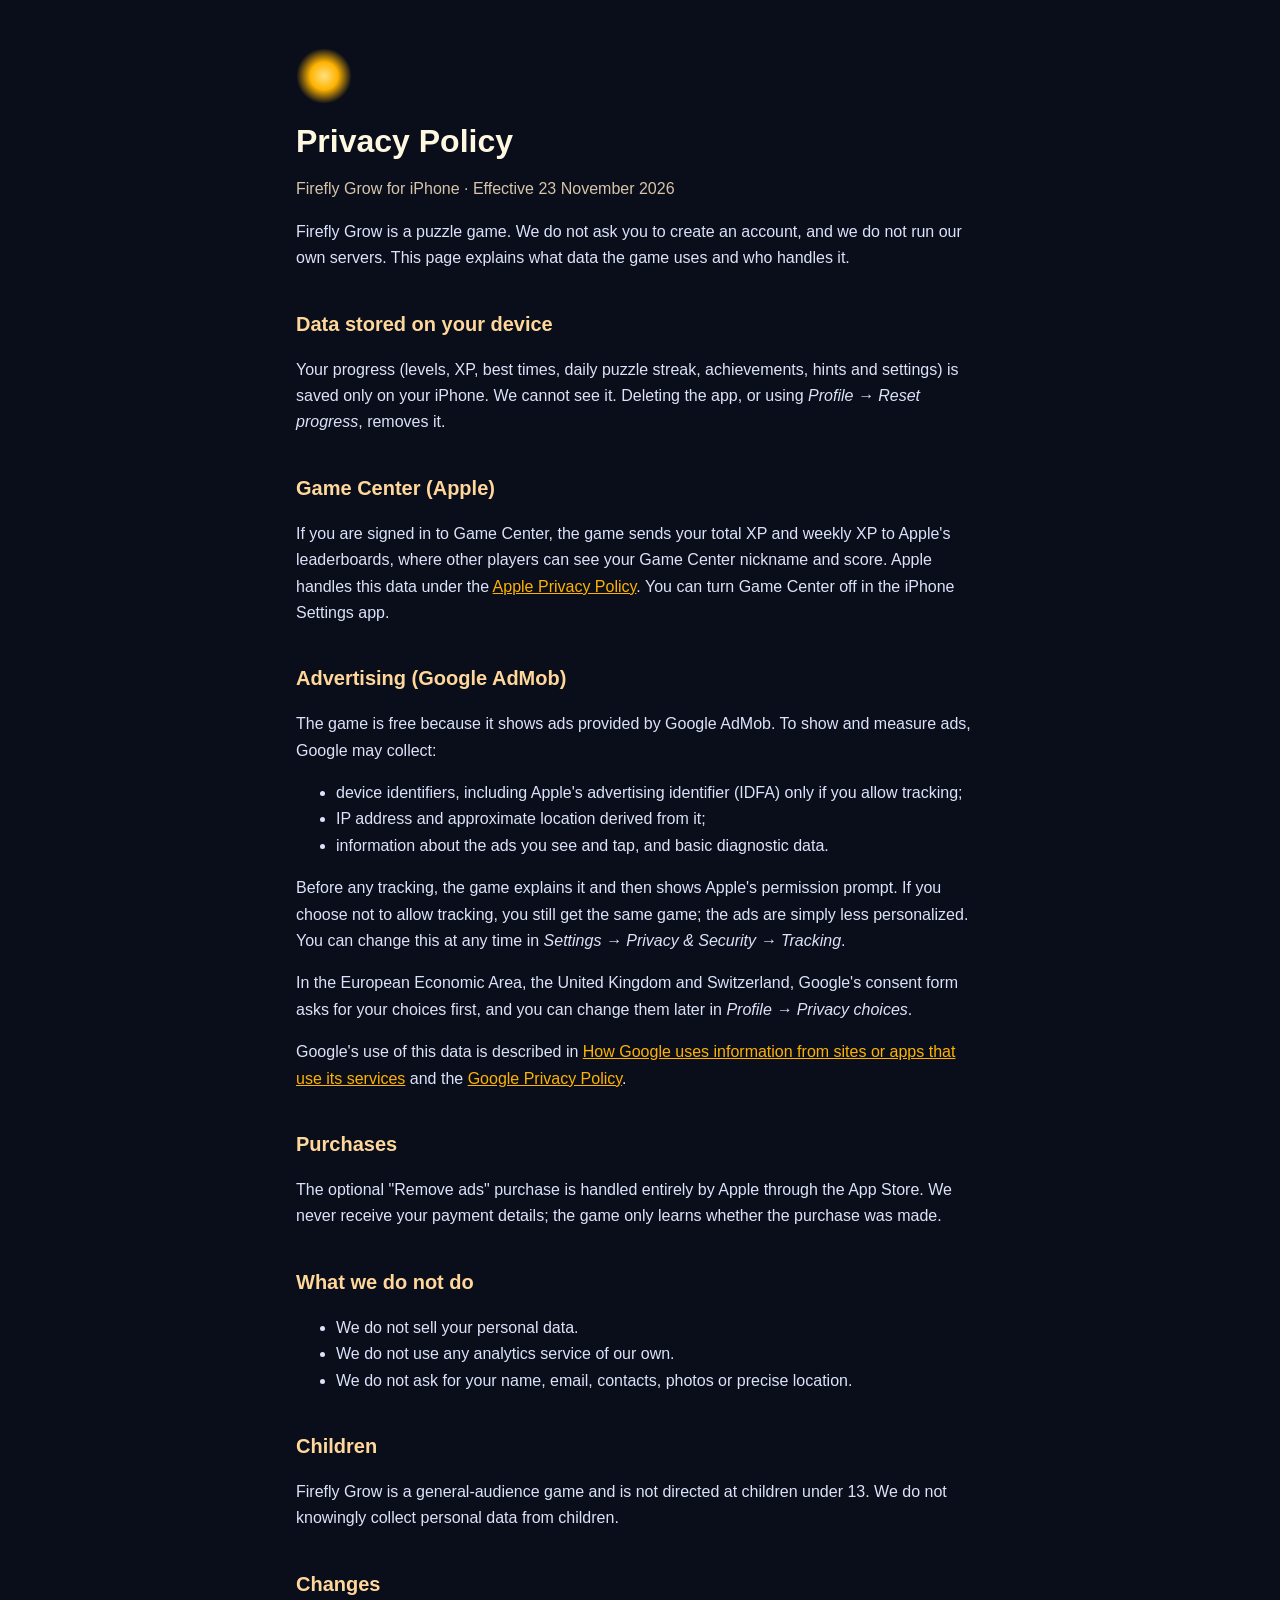
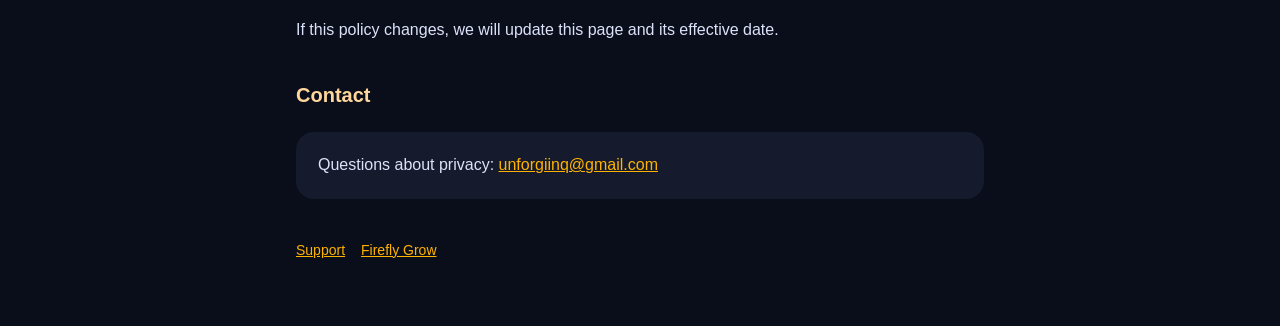
==== firefly-grow/privacy/index.html @ 6ade1aad "Firefly Grow privacy and support pages" ====
<!doctype html>
<html lang="en">
<head>
<meta charset="utf-8">
<meta name="viewport" content="width=device-width, initial-scale=1">
<title>Firefly Grow – Privacy Policy</title>
<link rel="stylesheet" href="../../style.css">
</head>
<body>
<main>
<div class="glow"></div>
<h1>Privacy Policy</h1>
<p class="dim">Firefly Grow for iPhone · Effective 23 November 2026</p>

<p>Firefly Grow is a puzzle game. We do not ask you to create an account, and we do not run our own servers. This page explains what data the game uses and who handles it.</p>

<h2>Data stored on your device</h2>
<p>Your progress (levels, XP, best times, daily puzzle streak, achievements, hints and settings) is saved only on your iPhone. We cannot see it. Deleting the app, or using <em>Profile → Reset progress</em>, removes it.</p>

<h2>Game Center (Apple)</h2>
<p>If you are signed in to Game Center, the game sends your total XP and weekly XP to Apple's leaderboards, where other players can see your Game Center nickname and score. Apple handles this data under the <a href="https://www.apple.com/legal/privacy/">Apple Privacy Policy</a>. You can turn Game Center off in the iPhone Settings app.</p>

<h2>Advertising (Google AdMob)</h2>
<p>The game is free because it shows ads provided by Google AdMob. To show and measure ads, Google may collect:</p>
<ul>
<li>device identifiers, including Apple's advertising identifier (IDFA) only if you allow tracking;</li>
<li>IP address and approximate location derived from it;</li>
<li>information about the ads you see and tap, and basic diagnostic data.</li>
</ul>
<p>Before any tracking, the game explains it and then shows Apple's permission prompt. If you choose not to allow tracking, you still get the same game; the ads are simply less personalized. You can change this at any time in <em>Settings → Privacy &amp; Security → Tracking</em>.</p>
<p>In the European Economic Area, the United Kingdom and Switzerland, Google's consent form asks for your choices first, and you can change them later in <em>Profile → Privacy choices</em>.</p>
<p>Google's use of this data is described in <a href="https://policies.google.com/technologies/partner-sites">How Google uses information from sites or apps that use its services</a> and the <a href="https://policies.google.com/privacy">Google Privacy Policy</a>.</p>

<h2>Purchases</h2>
<p>The optional "Remove ads" purchase is handled entirely by Apple through the App Store. We never receive your payment details; the game only learns whether the purchase was made.</p>

<h2>What we do not do</h2>
<ul>
<li>We do not sell your personal data.</li>
<li>We do not use any analytics service of our own.</li>
<li>We do not ask for your name, email, contacts, photos or precise location.</li>
</ul>

<h2>Children</h2>
<p>Firefly Grow is a general-audience game and is not directed at children under 13. We do not knowingly collect personal data from children.</p>

<h2>Changes</h2>
<p>If this policy changes, we will update this page and its effective date.</p>

<h2>Contact</h2>
<div class="card">Questions about privacy: <a href="mailto:unforgiinq@gmail.com">unforgiinq@gmail.com</a></div>

<nav><a href="../support/">Support</a><a href="../">Firefly Grow</a></nav>
</main>
</body>
</html>
---- style.css ----
:root{--bg:#0A0E1A;--surface:#151B2C;--text:#DCE2FA;--dim:#D6C4AC;--amber:#FFB300;--soft:#FFD79B}
*{box-sizing:border-box}
body{margin:0;background:var(--bg);color:var(--text);font:16px/1.65 -apple-system,BlinkMacSystemFont,"SF Pro Rounded","Segoe UI",Roboto,sans-serif}
main{max-width:720px;margin:0 auto;padding:48px 16px 64px}
h1{font-size:32px;line-height:1.2;margin:0 0 6px;color:#FFF8E1}
h2{font-size:20px;margin:36px 0 8px;color:var(--soft)}
p,li{color:var(--text)}
.dim{color:var(--dim)}
a{color:var(--amber)}
.card{background:var(--surface);border-radius:18px;padding:20px 22px;margin:20px 0}
.glow{width:56px;height:56px;border-radius:50%;background:radial-gradient(circle,#FFE082 0,#FFB300 35%,rgba(255,179,0,0) 70%);margin-bottom:18px}
nav{margin-top:40px;font-size:14px}
nav a{margin-right:16px}
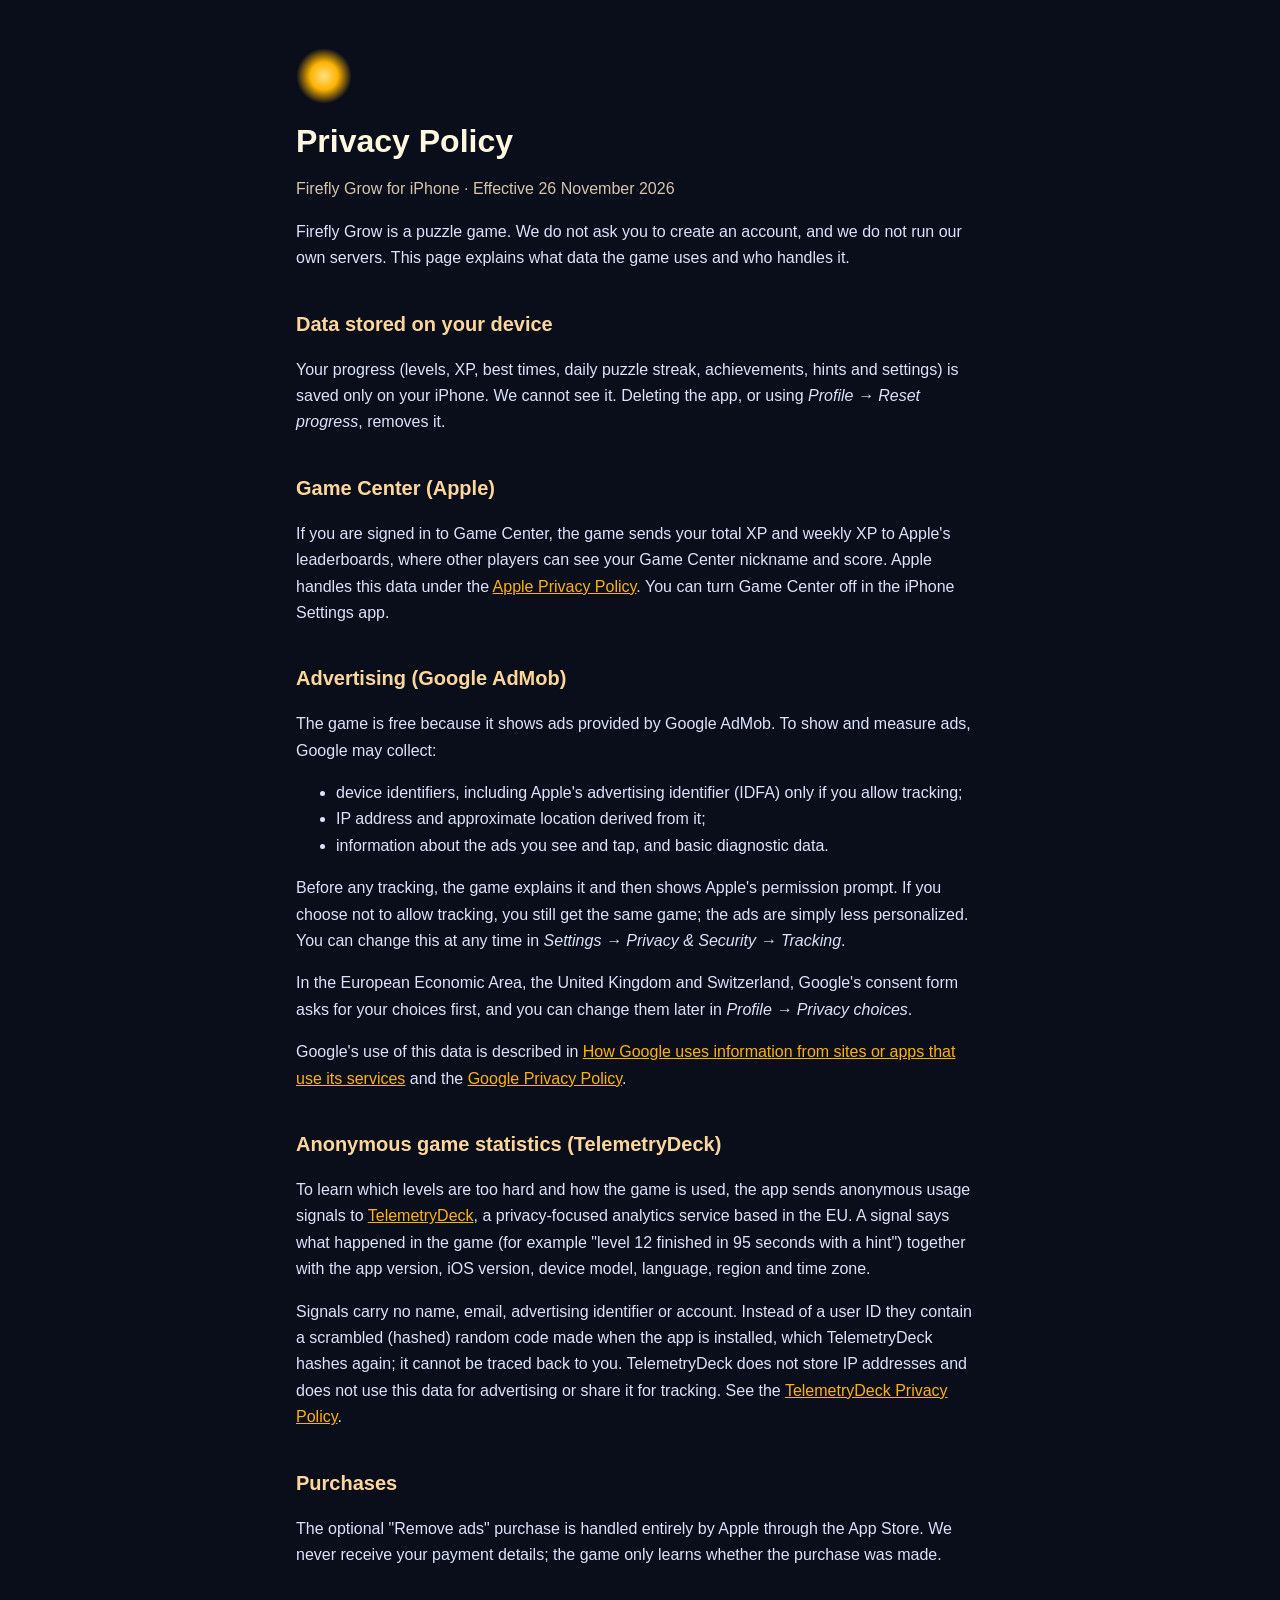
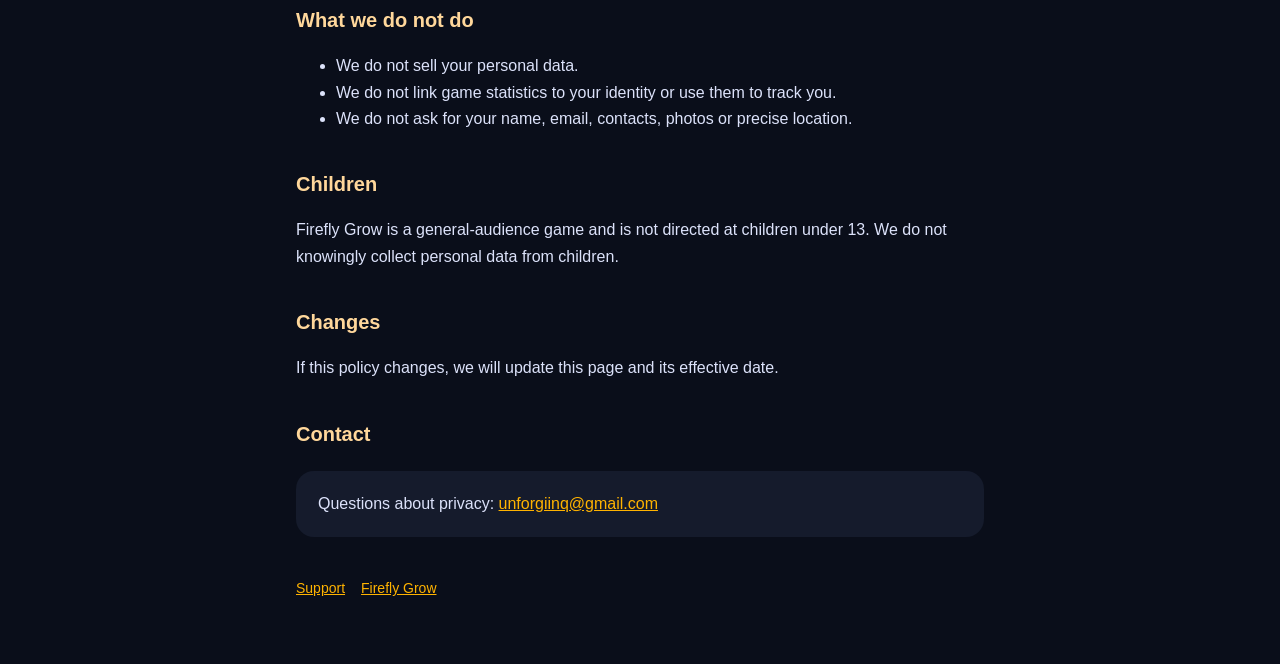
==== commit 78c0f1b4: "Firefly Grow privacy policy: anonymous game statistics via TelemetryDeck Co-Authored-By: Claude Opus" ====
--- a/firefly-grow/privacy/index.html
+++ b/firefly-grow/privacy/index.html
@@ -10,7 +10,7 @@
 <main>
 <div class="glow"></div>
 <h1>Privacy Policy</h1>
-<p class="dim">Firefly Grow for iPhone · Effective 23 November 2026</p>
+<p class="dim">Firefly Grow for iPhone · Effective 26 November 2026</p>
 
 <p>Firefly Grow is a puzzle game. We do not ask you to create an account, and we do not run our own servers. This page explains what data the game uses and who handles it.</p>
 
@@ -31,13 +31,17 @@
 <p>In the European Economic Area, the United Kingdom and Switzerland, Google's consent form asks for your choices first, and you can change them later in <em>Profile → Privacy choices</em>.</p>
 <p>Google's use of this data is described in <a href="https://policies.google.com/technologies/partner-sites">How Google uses information from sites or apps that use its services</a> and the <a href="https://policies.google.com/privacy">Google Privacy Policy</a>.</p>
 
+<h2>Anonymous game statistics (TelemetryDeck)</h2>
+<p>To learn which levels are too hard and how the game is used, the app sends anonymous usage signals to <a href="https://telemetrydeck.com">TelemetryDeck</a>, a privacy-focused analytics service based in the EU. A signal says what happened in the game (for example "level 12 finished in 95 seconds with a hint") together with the app version, iOS version, device model, language, region and time zone.</p>
+<p>Signals carry no name, email, advertising identifier or account. Instead of a user ID they contain a scrambled (hashed) random code made when the app is installed, which TelemetryDeck hashes again; it cannot be traced back to you. TelemetryDeck does not store IP addresses and does not use this data for advertising or share it for tracking. See the <a href="https://telemetrydeck.com/privacy/">TelemetryDeck Privacy Policy</a>.</p>
+
 <h2>Purchases</h2>
 <p>The optional "Remove ads" purchase is handled entirely by Apple through the App Store. We never receive your payment details; the game only learns whether the purchase was made.</p>
 
 <h2>What we do not do</h2>
 <ul>
 <li>We do not sell your personal data.</li>
-<li>We do not use any analytics service of our own.</li>
+<li>We do not link game statistics to your identity or use them to track you.</li>
 <li>We do not ask for your name, email, contacts, photos or precise location.</li>
 </ul>
 
